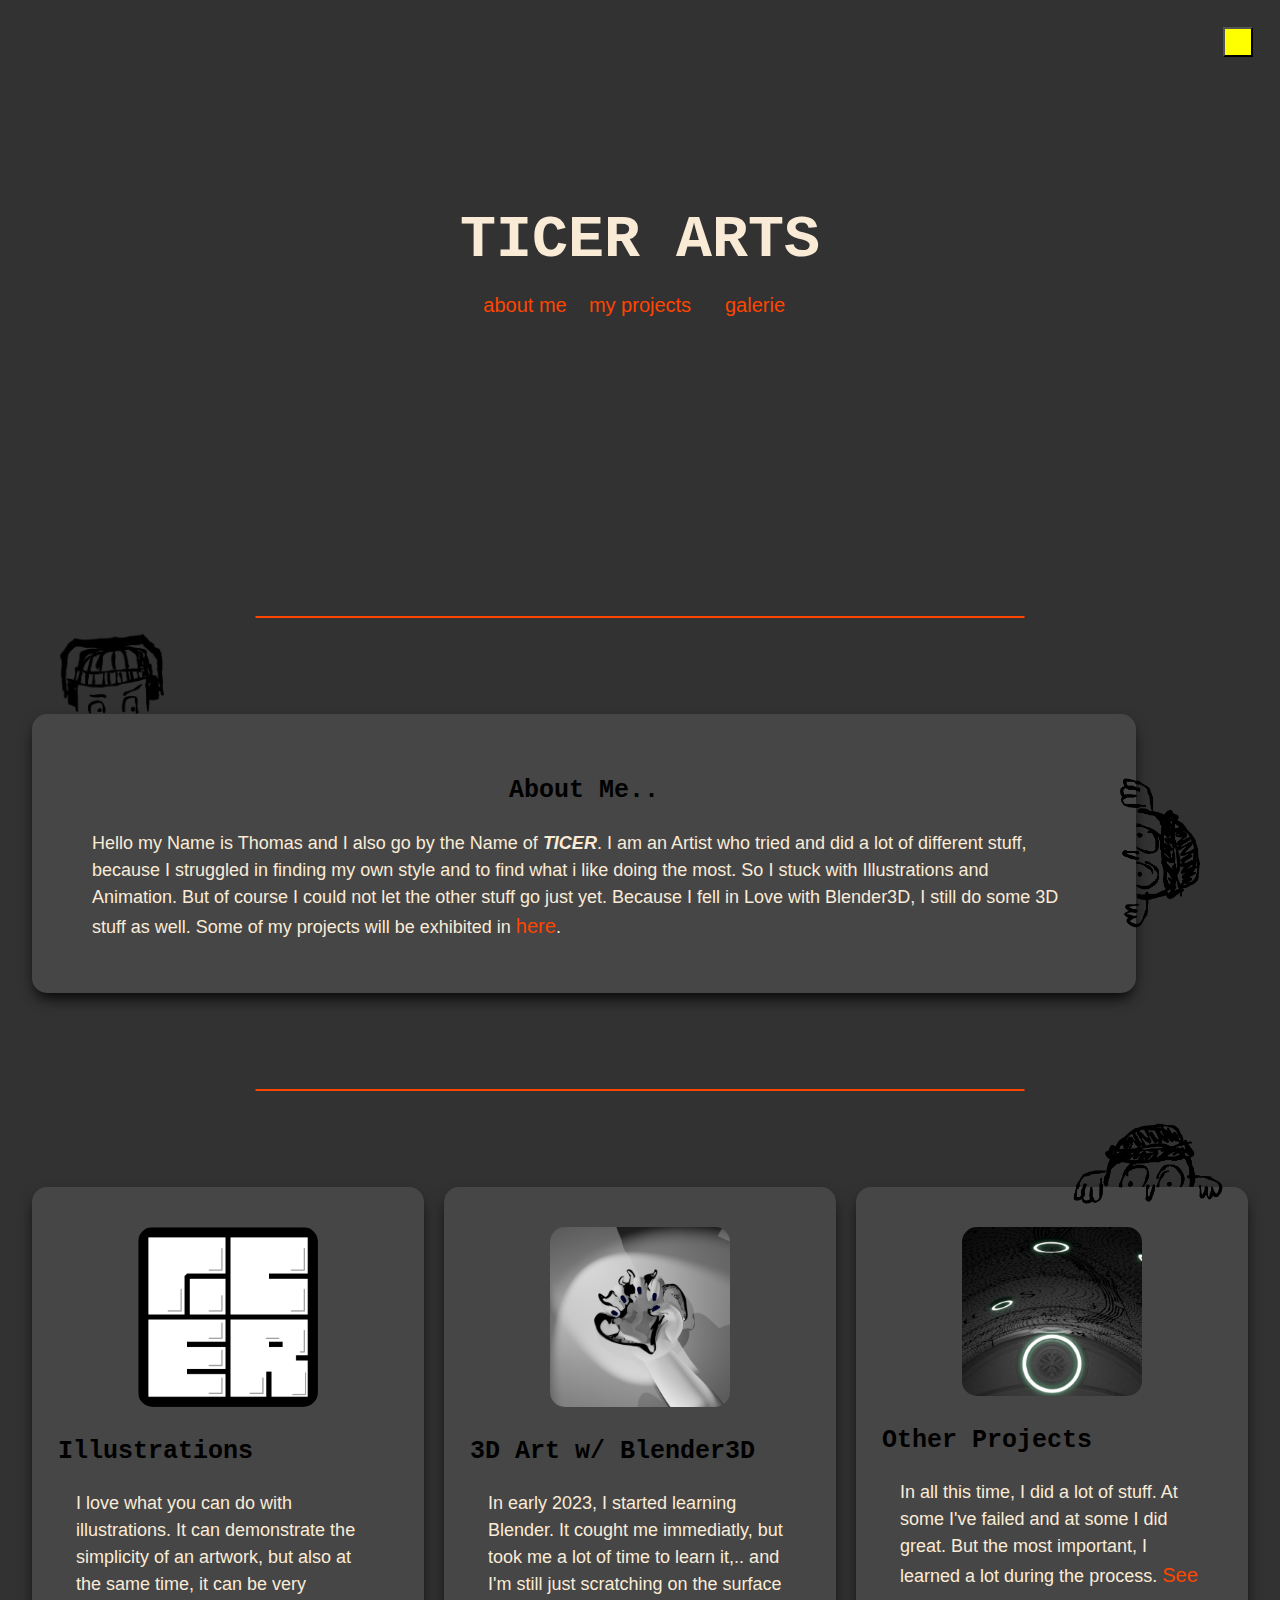
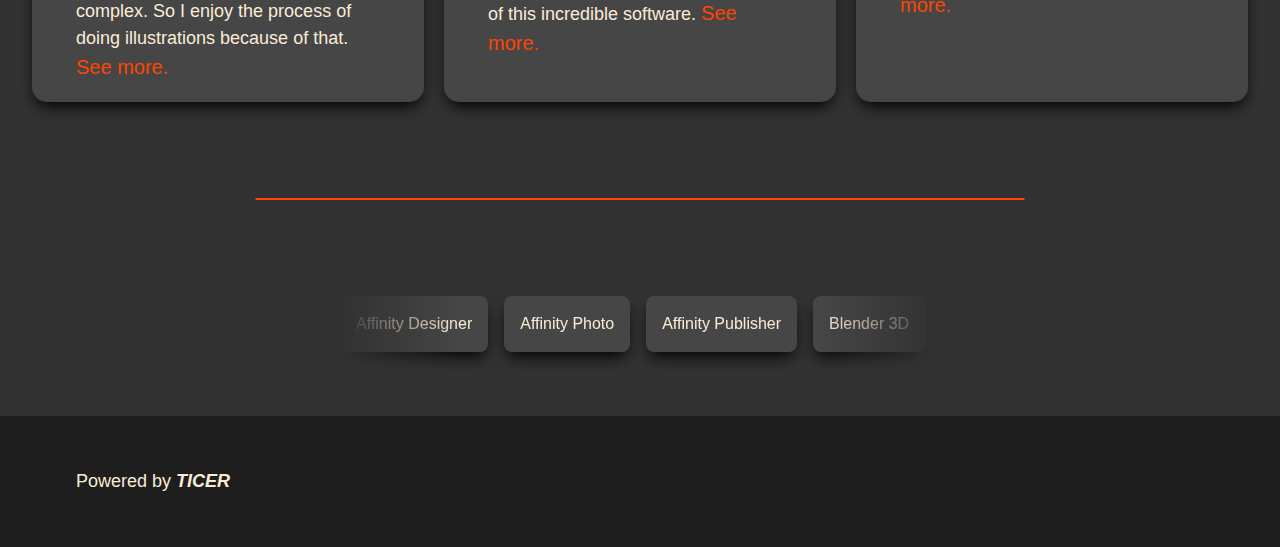
==== index.html @ 7de0bd2c "Add files via upload" ====
<!DOCTYPE html>
<html lang="en">
<head>
    <meta charset="UTF-8">
    <meta name="viewport" content="width=device-width, initial-scale=1.0">
    <title>TicerArts</title>
    <link rel="stylesheet" href="css/style.css">
    <script></script>
    <style></style>
    <link rel=preload as=image href="bilder/DSCF0455.JPG" fetchpriority=high>
</head>

<body>
    <header>
        <section aria-labelledby="main container">
            <div class="topcontainer">
                <img class="header-image" src="bilder/DSCF0455.JPG" alt="" title="Titelbild">
                <button id="dark-mode-toggle" class="dark-mode-toggle" aria-label="toggle dark mode" style="width: 30px; height: 30px; background-color: yellow; position: absolute; right: 2em; top: 2em;">
                </button>
                <div class="blurreddiv">
                    <h1 style="font-size: 60px;">TICER ARTS</h1>
                    <div class="linkcontainer">
                        <div class="grid-item1"><a href="#about">about me</a></div>
                        <div class="grid-item1"><a href="#works">my projects</a></div>
                        <div class="grid-item1"><a href="galerie.html">galerie</a></div>
                    </div>
                </div>
            </div>
        </section>
    </header>
    
    <hr class="line">

    <section aria-labelledby="">
        <div id="about" class="aboutme">
            <img class="drawings three" src="apps/Slice3.png" alt="" title="lookie lookie">
            <img class="drawings five" src="apps/Slice4.png" alt="" title="?">
            <h2>About Me..</h2>
            <p>
                Hello my Name is Thomas and I also go by the Name of <b>TICER</b>. 
                I am an Artist who tried and did a lot of different stuff, because I struggled 
                in finding my own style and to find what i like doing the most. 
                So I stuck with Illustrations and Animation. But of course I could not let 
                the other stuff go just yet. Because I fell in Love with Blender3D, I still do 
                some 3D stuff as well. Some of my projects will be exhibited in <a href="#works">here</a>.
            </p>
        </div>
        
        <hr class="line">

        <div id="works" class="samplegrid-container">
            
            <div class="samplegrid-item">
                <img class="drawings four" src="apps/Slice4.png" alt="" title="very interesting">
                <a href="illustrations.html"><img class="sample-image" src="bilder/logo_quadrat_v2.png" alt="TicerLogo" title="Illustrations" width="180px" height="auto"></a>
                <h2>Illustrations</h2>
                <p>I love what you can do with illustrations. It can demonstrate the simplicity of an artwork, but also at the same time, it can be very complex. So I enjoy the process of doing illustrations because of that. <a href="illustrations.html" title="Illustrations">See more.</a></p>
            </div>
            
            <div class="samplegrid-item">
                <a href="blender.html"><img class="sample-image" src="bilder/crushedheart_render_test1.png" alt="MaschineMK3" title="Blender3D" width="180px" height="auto"></a>
                <h2>3D Art w/ Blender3D</h2>
                <p>In early 2023, I started learning Blender. It cought me immediatly, but took me a lot of time to learn it,.. and I'm still just scratching on the surface of this incredible software. <a href="blender.html" title="Blender3D">See more.</a></p>
            </div>
            
            <div class="samplegrid-item">
                <a href="otherprojects.html"><img class="sample-image" src="bilder/mq_deckenkunst.jpg" alt="Decken Foto" title="Other Projects" width="180px" height="auto"></a>
                <h2>Other Projects</h2>
                <p>In all this time, I did a lot of stuff. At some I've failed and at some I did great. But the most important, I learned a lot during the process. <a href="otherprojects.html" title="Other Projects">See more.</a></p>
            </div>  
        </div>
    </section>    
    
    <hr class="line">
    
    <div class="scroller" data-animated="true">
        <ul class="tag-list scroller__inner">
            <li>Affinity Designer</li>
            <li>Affinity Photo</li>
            <li>Affinity Publisher</li>
            <li>Blender 3D</li>
            <li>HTML</li>
            <li>CSS</li>
            <li>Procreate</li>
            <li>Affinity Designer</li>
            <li>Affinity Photo</li>
            <li>Affinity Publisher</li>
            <li>Blender 3D</li>
            <li>HTML</li>
            <li>CSS</li>
            <li>Procreate</li>
        </ul>    
    </div>
    
    <section>
        <footer class="footer" id="footer">
            <!-- <div><p><a href="">home</a></p></div>
            <div><p><a href="">about me</a></p></div>
            <div><p><a href="">my projects</a></p></div> -->
            <div><p>Powered by <b>TICER</b></p></div>
        </footer>
    </section>
<script src="/js/darkmode.js"></script>
</body>


</html>
---- css/style.css ----
/* <overall styling> */

:root {
    --clr-bg-container-dark: rgb(70, 70, 70);
    --clr-bg-container-light: rgb(193, 180, 133);
    --clr-bg-light: rgb(212, 199, 146);
    --clr-bg-dark: rgb(50, 50, 50);
    --clr-bg-footer: rgb(30, 30, 30);
    --clr-primary-400:  rgb(70, 70, 70);
    /* --clr-primary-800: rgb(91, 37, 3); */
    --clr-primary-800: rgb(0, 0, 0);
    --font-clr-link: orangered; 
    --font-clr-text-light: antiquewhite;
    --font-clr-text-dark: black;
    --border-radius: 15px;
    --clr-button: black;
}

.darkMode {
    --clr-bg-container-dark: rgb(193, 180, 133);
    --clr-bg-container-light: rgb(193, 180, 133);
    --clr-bg-light: rgb(212, 199, 146);
    --clr-bg-dark: rgb(212, 199, 146);
    --clr-bg-footer: rgb(70, 70, 70);
    --clr-primary-400:  rgb(193, 180, 133);
    /* --clr-primary-800: rgb(91, 37, 3); */
    --clr-primary-800: rgb(0, 0, 0);
    --font-clr-link: orangered; 
    --font-clr-text-light: black;
    --font-clr-text-dark: antiquewhite;
    --border-radius: 15px;
    --clr-button: black;
}

html {
    scroll-behavior: smooth;
    scroll-padding-top: 5em;
}

body {
    background-color: var(--clr-bg-dark);
    line-height: 1.5;
    min-height: 100vh;
    margin: 0;
}

h1 {
    margin: 0px;
    color: var(--font-clr-text-light);
    font-family: 'Courier New', Courier, monospace;
}

h2 {
    margin: 10px;
    color: var(--font-clr-text-dark);
    font-family: 'Courier New', Courier, monospace;
    font-size: 25px;
    padding-top: 1rem;
    padding-inline: 1rem;
}

b {
    font-style: italic;
}

p, span {
    margin: 20px;
    color: var(--font-clr-text-light);
    font-family: 'Franklin Gothic Medium', 'Arial Narrow', Arial, sans-serif;
    font-size: 18px;
    padding-inline: 1.5rem;
}

img {
    max-width: 100%;
    display: block;
    height: auto;
    font-style: italic;
    background-repeat: no-repeat;
    background-size: cover;
    shape-margin: 0.75rem;
}

ul {
    display: flex;
    flex-direction: row;
    justify-content: center;
    align-items: flex-start;
    gap: 50px;
}

li {
    list-style-type: none;
    color: var(--font-clr-text-light);
    font-family: 'Franklin Gothic Medium', 'Arial Narrow', Arial, sans-serif;
}

/* </overall styling> */

.mainnavbar {
    background: var(--clr-bg-light);
    opacity: 0;
    display: flex;
    justify-content: right;
    align-items: center;
    width: 100%;
    position: sticky;
    z-index: 1;
    top: 0px;
    left: 0px;
    margin-inline: auto;
    max-height: 4rem;
}

.drawings {
    max-width: 80px;
    height: auto;
    position: absolute;
    rotate: 90deg;
}

.three {    
    top: -92px;
    left: 40px;
}

.four {    
    top: -98px;
    right: 60px;
}

.five {    
    rotate: 180deg;
    top: 4rem;
    right: -4rem;
}

/* <header> */

.header-image {
    grid-column: 1 / -1;
    position: absolute;
    inset: 0;
    top: 0;
    left: 0;
    margin: 0;
    border: 0;
    width: 100%;
    min-height: 100%;
    max-height: 100%;
    opacity: 0.5;
    object-fit: cover;
    z-index: -1;
}

/* </header> */

/* <section 1> */

.topcontainer {
    height: 100%;
    width: 100%;
    display: flex; 
    flex-direction: column;
    margin: 0;
    border: 0;
    padding-block: 10em;
    justify-content: center;
    align-items: center;
    position: relative;
}

.blurreddiv {
    display: flex; 
    flex-direction: column; 
    height: 200px; 
    width: 450px; 
    border-radius: 30px;
    justify-content: center;
    align-items: center;
    /* background-image: linear-gradient(rgba(82, 82, 82, 0.8), rgba(31, 31, 31, 0.8)); */
}

.linkcontainer {
    display: grid;
    grid-template-rows: repeat(auto-fit, 40px);
    grid-template-columns: repeat(3, minmax(115px, 1fr));
}

.grid-item1 {
    justify-self: center;
    align-self: center;
}

.line {
    border: 1px solid orangered;
    border-radius: 5em;
    width: 60%;
    margin-inline: auto;
    margin-block: 6em;
}

/* <section 2> */

.samplegrid-container {
    position: relative;
    display: grid;
    /* grid-template-columns: repeat(3, 1fr);
    grid-template-rows: repeat(auto-fit, 1fr); */
    margin: 2rem;
    column-gap: 20px;
    row-gap: 25px;
    object-fit: cover;
} 

@media (min-width: 50em) {
.samplegrid-container{
    grid-template-columns: repeat(3, 1fr);
}
}

.samplegrid-item {
    border-radius: var(--border-radius);
    background-color: var(--clr-bg-container-dark);
    box-shadow: 0 0.5rem 1rem -0.25rem var(--clr-primary-800);
}

.sample-image {
    margin-top: 2.5rem;
    margin-inline: auto;
    border-radius: var(--border-radius);
    scale: 1;
    transition: all 0.25s;
}

.sample-image:hover {
    transform: scale(1.05);
}

.aboutme {
    position: relative;
    justify-content: center;
    justify-items: center;
    margin-left: 2rem;
    margin-right: 9rem;
    padding-block: 2em;
    padding-inline: 1rem;
    background-color: var(--clr-bg-container-dark);
    border-radius: var(--border-radius);
    box-shadow: 0 0.5rem 1rem -0.25rem var(--clr-primary-800);
} 

.galerie {
    background-color: var(--clr-bg-container-dark);
    box-shadow: 0 0.5rem 1rem -0.25rem var(--clr-primary-800);
    border-radius: var(--border-radius);
    /* display: grid;
    grid-template-columns: repeat(auto-fit, minmax(320px, 1fr)); */
    gap: 5px;
    display: flex;
    flex-direction: row; 
    flex-wrap: wrap;
    align-items: center;
    justify-content: center;
    /* min-width: 225px;
    max-width: 41em; */
    margin-inline: 2rem;
    margin-block: 2rem;
    padding: 10px;
}

.bilder {
    width: auto;
    min-width: 10em;
    max-width: 1fr;
    align-content: center;
    padding: 10px;
}

/* .zwei {
    grid-row: span 2;
}

.vier {
    grid-row: span 2;
} */

.zoomies {
    width: 300px;
    height: 420px;
    object-fit: cover;
    transform-origin: center;
    border-radius: var(--border-radius);
    scale: 1;
    transition: all 0.3s;
    filter: grayscale(80%);
    cursor: cell;
}

.zoomies:hover {
    scale: 1.05;
    filter: grayscale(0);
}

.footer {
    background-color: var(--clr-bg-footer);
    color: var(--font-clr-text-light);
    display: grid;
    grid-template-columns: repeat(auto-fit, minmax(320px, 1fr));
    position: sticky;
    bottom: 0;
    left: 0;
    right: 0;
    /* width: 100%; */
    margin: auto;
    padding: 2rem;
}

/* <links> */

a {
    font-size: 20px;
    font-family: 'Franklin Gothic Medium', 'Arial Narrow', Arial, sans-serif;
}

a:link {
    background-color:none;
    color: var(--font-clr-link);
    text-decoration:none;
}

a:visited {
    background-color:#F90000;
    color: var(--font-clr-link);
    text-decoration:none;
}

a:hover {
    background-color: var(--font-clr-link);
    color:black;
    text-decoration:none;
}

/* </links> */

.tag-list {
    margin: 0;
    padding-inline: 0;
    list-style: none;
}

.tag-list li {
    padding: 1rem;
    background: var(--clr-primary-400);
    border-radius: 0.5rem;
    box-shadow: 0 0.5rem 1rem -0.25rem var(--clr-primary-800);
}

/* scrolling animation below */

.scroller {
    max-width:600px;
    margin: auto; 
    padding-bottom: 4rem;
}

.scroller__inner {
    display: flex;
    flex-wrap: wrap;
    gap: 1rem;
}

.scroller[data-animated="true"] {
    overflow:hidden;
    mask: linear-gradient(90deg, transparent, white 20%, white 80%, transparent);
}

.scroller[data-animated="true"] .scroller__inner {
    width: max-content;
    flex-wrap: nowrap;
    animation: scroll 40s linear infinite;
}

@keyframes scroll {
    to {
        transform: translate(calc(-50% - 0.5rem));
    }
}

.projectsgrid-container {
    display: grid;
    grid-template-columns: repeat(auto-fit, minmax(1fr, 1fr, 1fr));
    /* grid-template-rows: repeat(auto-fit, 1fr); */
    margin: 2rem;
    column-gap: 20px;
    row-gap: 25px;
    object-fit: cover;
    /* border: 2px solid red; */
} 

/* @media (min-width: 50em) {
.projectsgrid-container{
    grid-template-columns: repeat(3, 1fr);
}
} */

.projectsgrid-item {
    border-radius: var(--border-radius);
    background-color: var(--clr-bg-container-dark);
    box-shadow: 0 0.5rem 1rem -0.25rem var(--clr-primary-800);
    align-items: center;
    padding: 2em;
    position: relative;
    min-height: 5em;
}

@media (min-width: 40em){
    .projects-tn {
        min-width: 150px;
        min-height: 150px;
        object-fit: scale-down;
        aspect-ratio: 1 / 1;
    }
    
    .projectsgrid-item.featured {
        grid-row: span 2;
        grid-column: span 2;
}
}

/* @media (min-width: 60em){
    .projects-tn {
        aspect-ratio: 1 / 1;
    }
    
    .projectsgrid-item.featured {
        grid-row: span 2;
        grid-column: span 2;
        grid-template-columns: repeat(3, 1fr);
}
} */

.projects-tn {
    max-height: 100px;
    max-width: 100px;
    aspect-ratio: 1 / 1;
    object-fit: contain;
    border-radius: 0px;
    display: inline-block;
    margin-inline: 1.5em;
    margin-block: 1.5em;
}
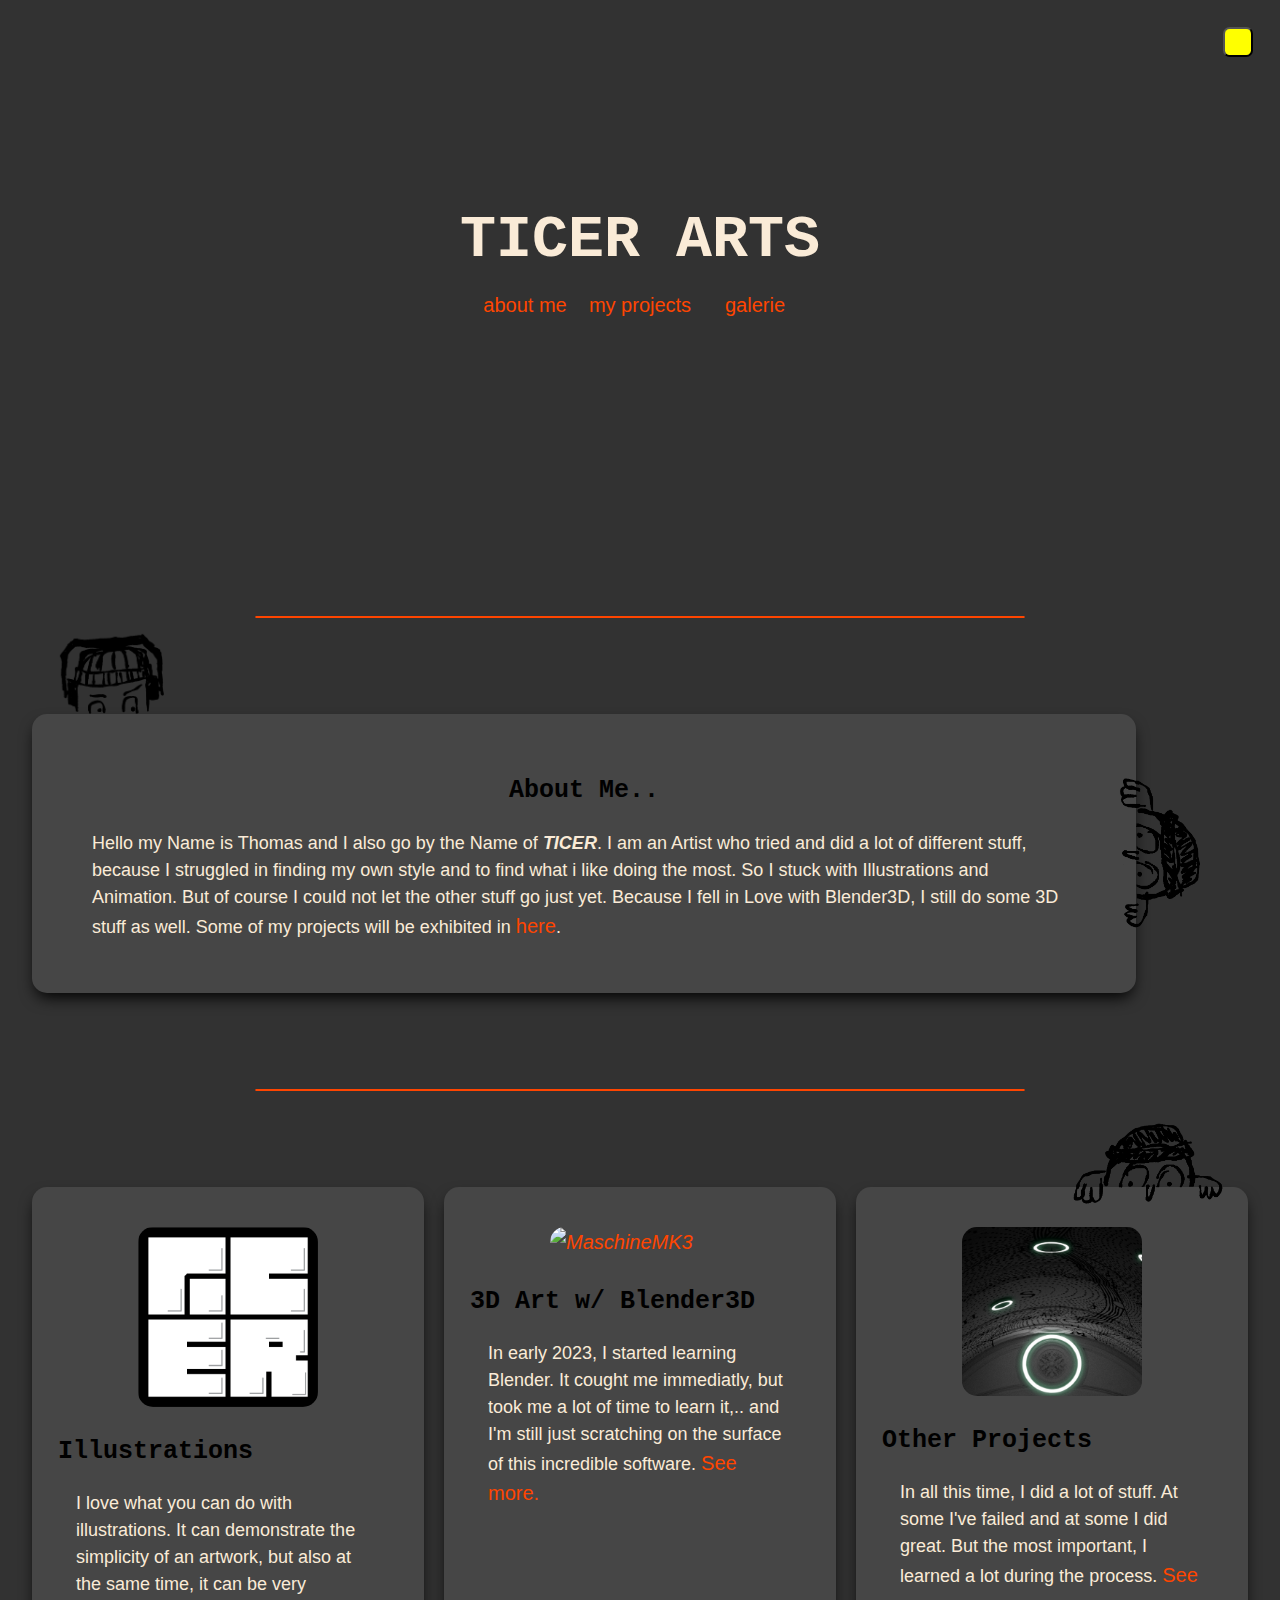
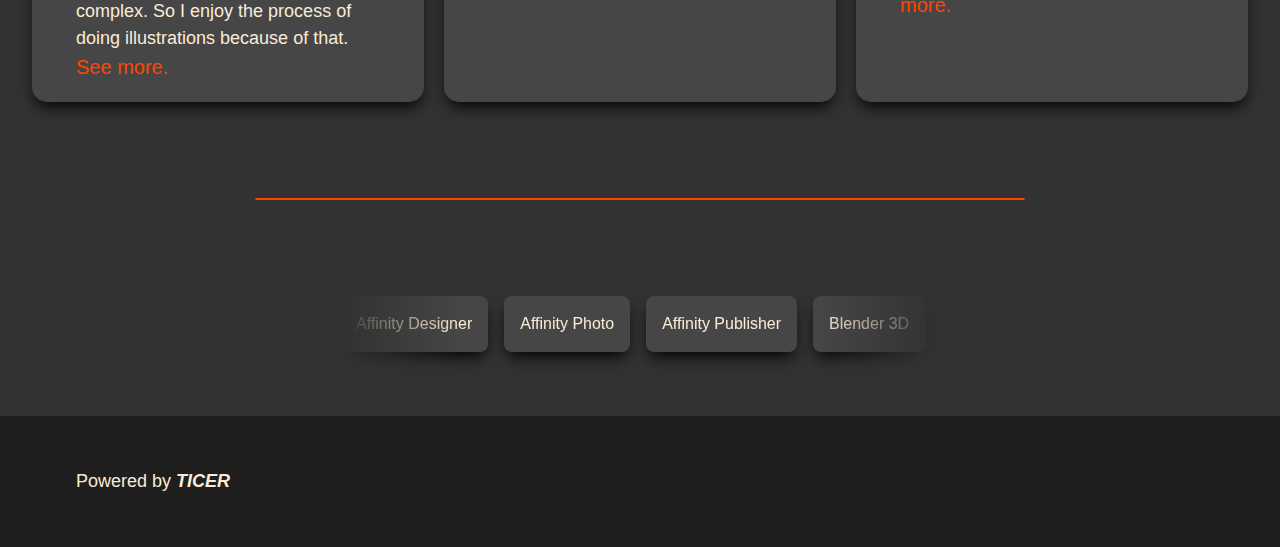
==== commit ccf779a9: "index.html" ====
--- a/index.html
+++ b/index.html
@@ -15,7 +15,7 @@
         <section aria-labelledby="main container">
             <div class="topcontainer">
                 <img class="header-image" src="bilder/DSCF0455.JPG" alt="" title="Titelbild">
-                <button id="dark-mode-toggle" class="dark-mode-toggle" aria-label="toggle dark mode" style="width: 30px; height: 30px; background-color: yellow; position: absolute; right: 2em; top: 2em;">
+                <button id="dark-mode-toggle" class="dark-mode-toggle" aria-label="toggle dark mode">
                 </button>
                 <div class="blurreddiv">
                     <h1 style="font-size: 60px;">TICER ARTS</h1>
@@ -100,7 +100,7 @@
             <div><p>Powered by <b>TICER</b></p></div>
         </footer>
     </section>
-<script src="/js/darkmode.js"></script>
+<script src="js/darkmode.js"></script>
 </body>
 
 
--- a/css/style.css
+++ b/css/style.css
@@ -316,6 +316,11 @@
     padding: 2rem;
 }
 
+.footer__right {
+    justify-self: end;
+    align-self: end;
+}
+
 /* <links> */
 
 a {
@@ -449,4 +454,28 @@
     display: inline-block;
     margin-inline: 1.5em;
     margin-block: 1.5em;
-}+}
+
+button {
+    width: 30px;
+    height: 30px;
+    background-color: yellow;
+    position: absolute;
+    right: 2em; top: 2em;
+    border-radius: 0.5em;
+}
+
+button:hover,
+button:focus {
+  background: orange;
+  color: black;
+}
+
+button:focus {
+    outline: 1px solid #fff;
+    outline-offset: -4px;
+}
+
+button:active {
+    transform: scale(0.99);
+}
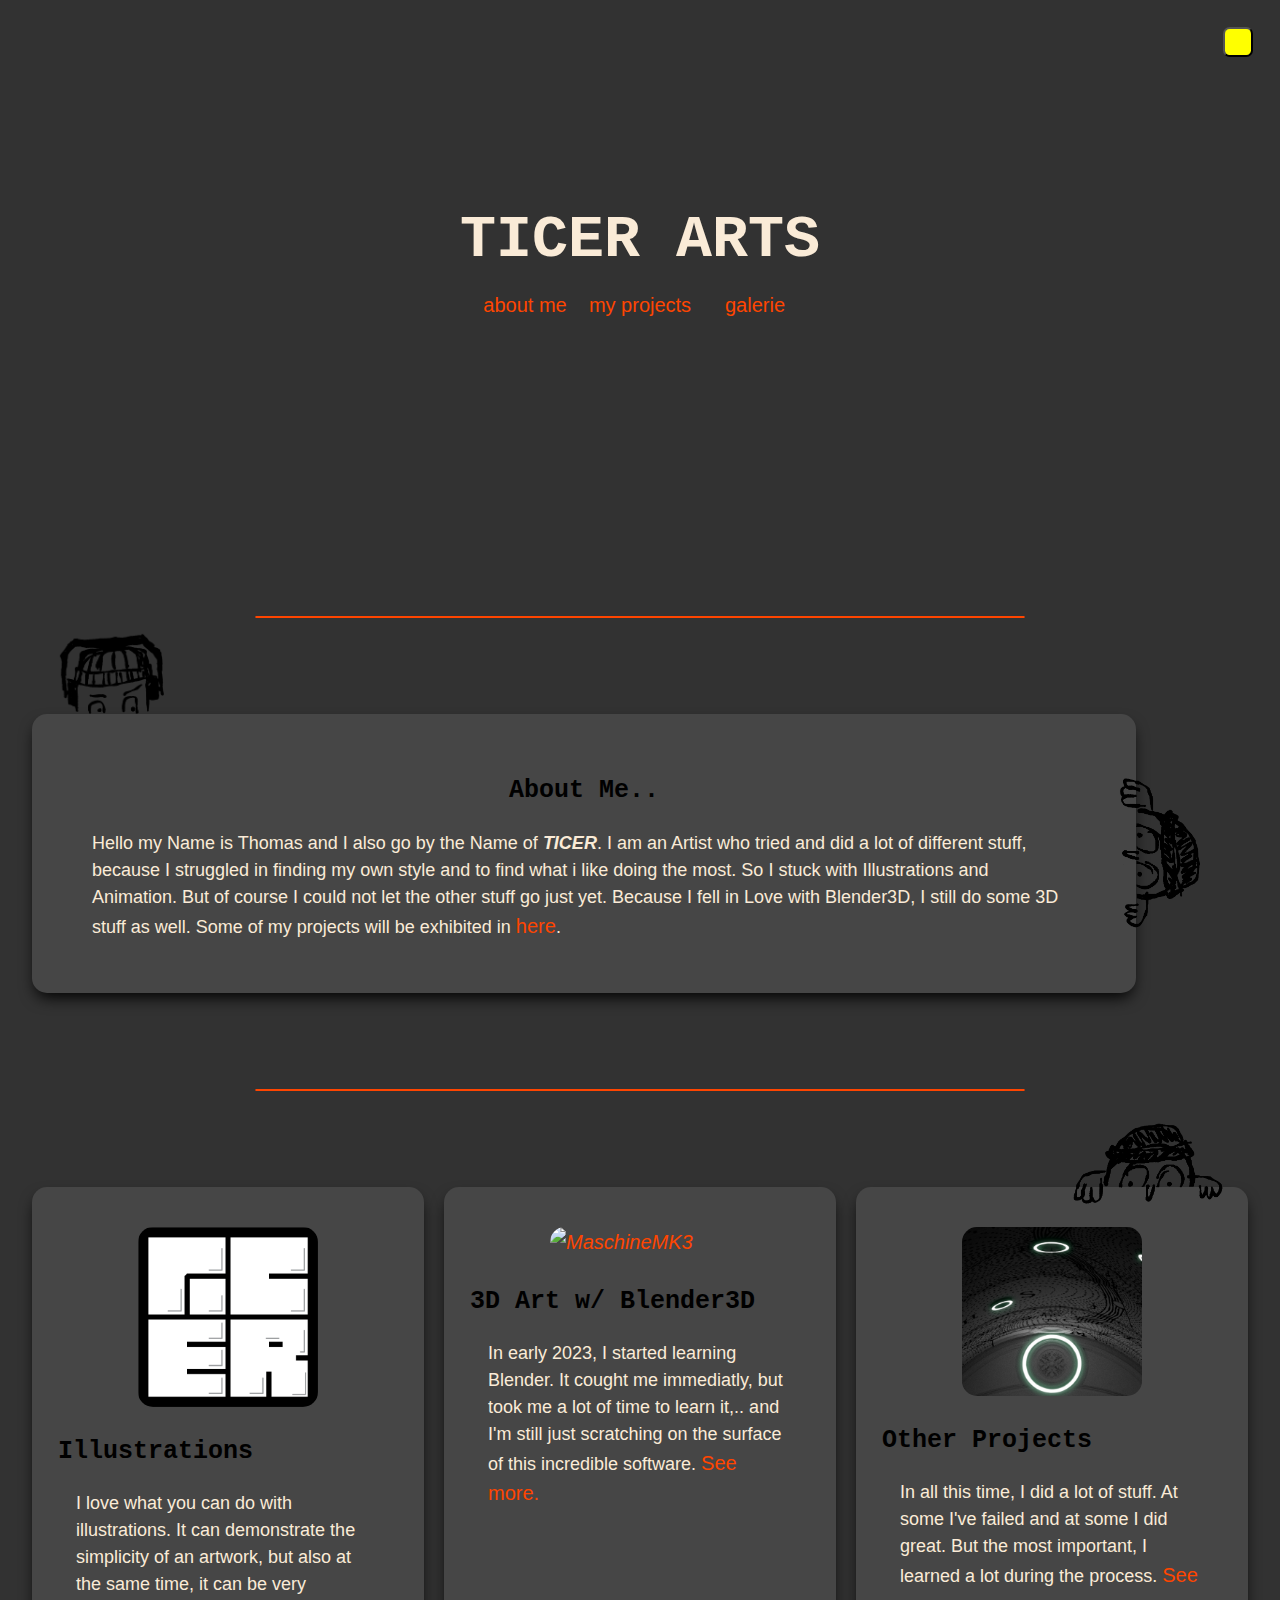
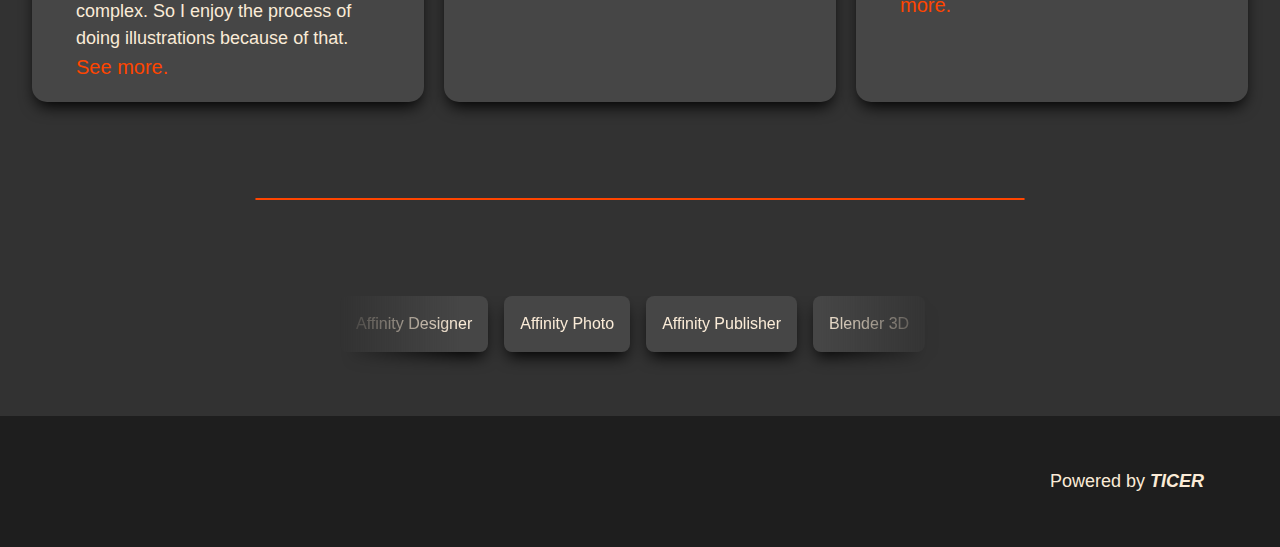
==== commit 7f68b751: "index.html" ====
--- a/index.html
+++ b/index.html
@@ -97,7 +97,9 @@
             <!-- <div><p><a href="">home</a></p></div>
             <div><p><a href="">about me</a></p></div>
             <div><p><a href="">my projects</a></p></div> -->
-            <div><p>Powered by <b>TICER</b></p></div>
+            <div class="footer__right">
+                <p>Powered by <b>TICER</b></p>
+            </div>
         </footer>
     </section>
 <script src="js/darkmode.js"></script>
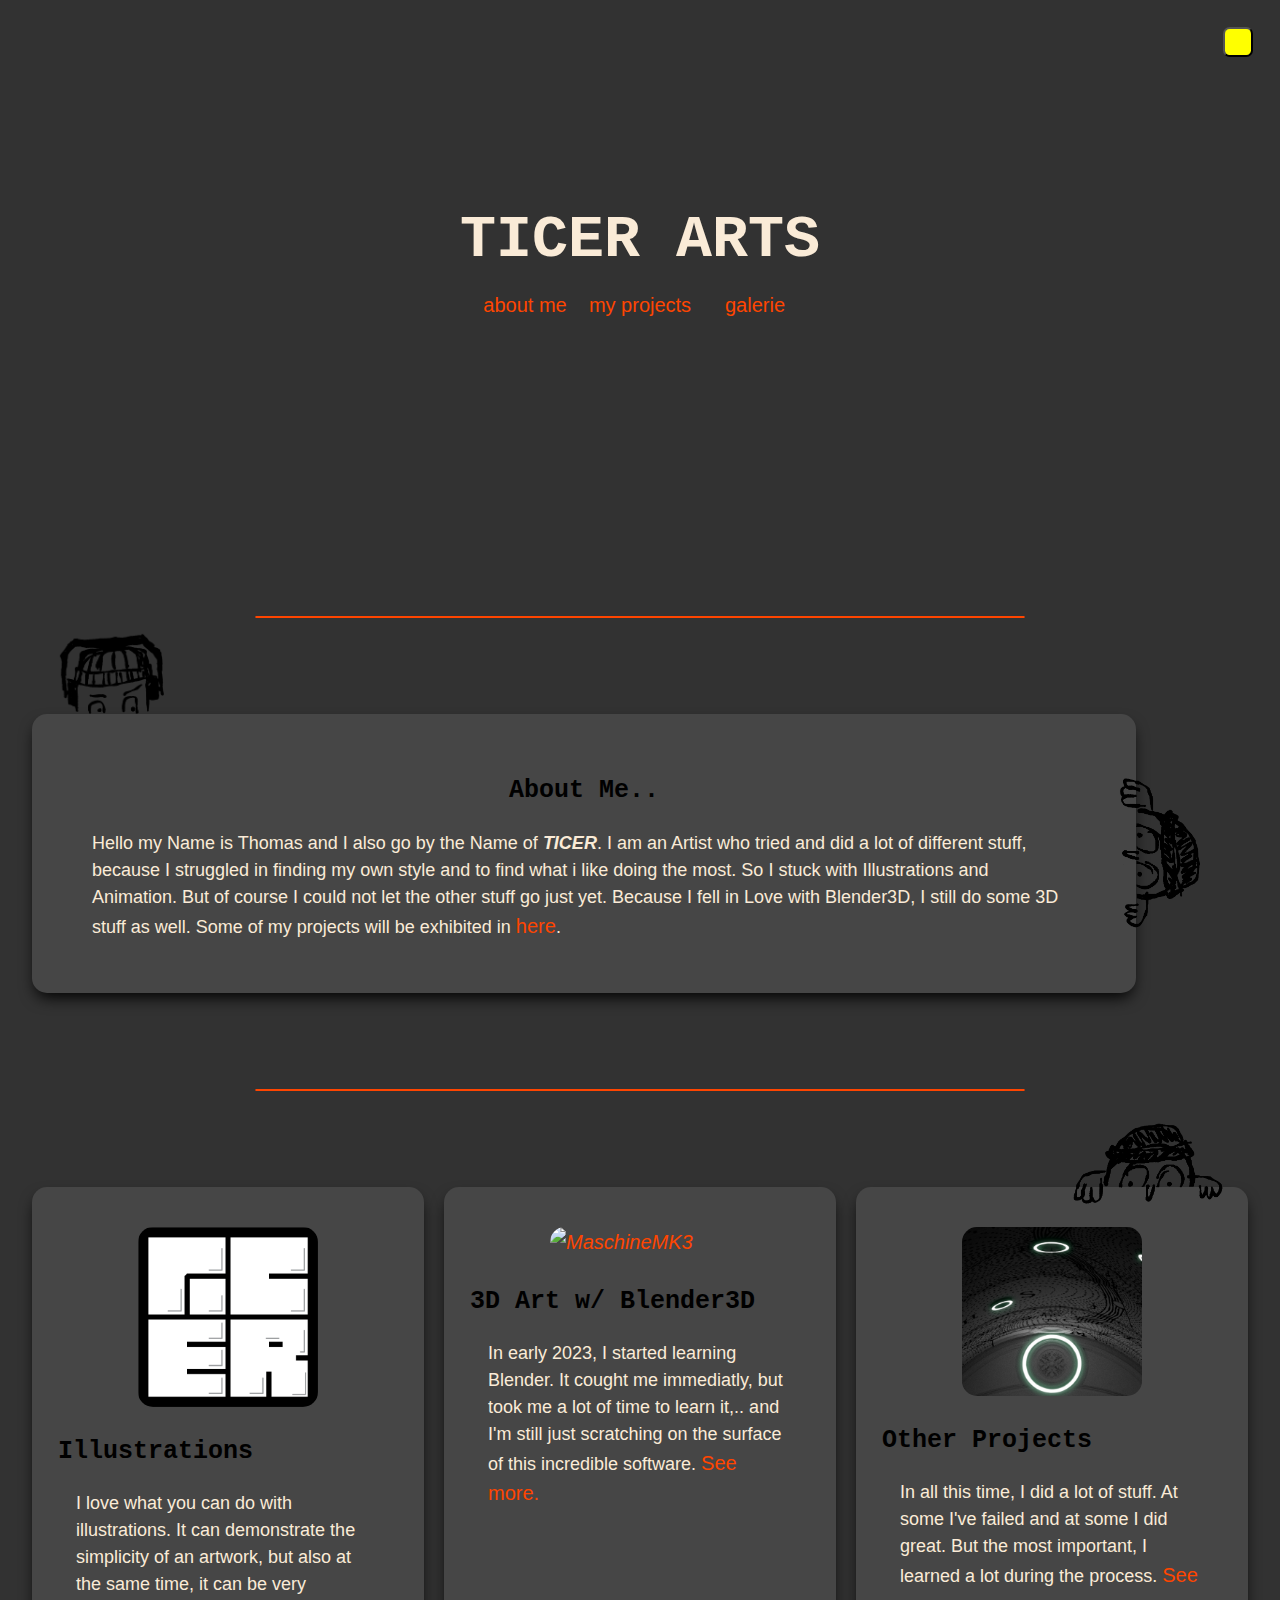
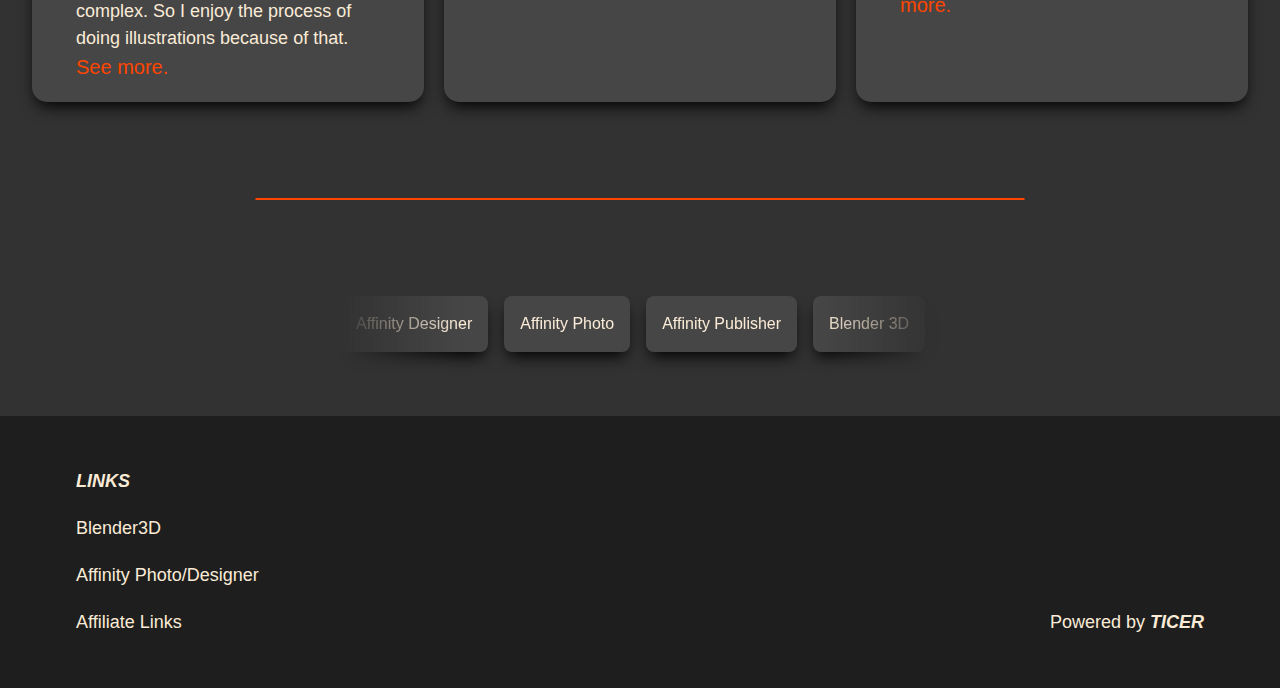
==== commit e557a049: "index.html" ====
--- a/index.html
+++ b/index.html
@@ -94,9 +94,12 @@
     
     <section>
         <footer class="footer" id="footer">
-            <!-- <div><p><a href="">home</a></p></div>
-            <div><p><a href="">about me</a></p></div>
-            <div><p><a href="">my projects</a></p></div> -->
+            <div>
+                <p><b>LINKS</b></p>
+                <a href="https://www.blender.org"><p>Blender3D</p></a>
+                <a href="https://affinity.serif.com/de/"><p>Affinity Photo/Designer</p></a>
+                <a href=""><p>Affiliate Links</p></a>
+            </div>
             <div class="footer__right">
                 <p>Powered by <b>TICER</b></p>
             </div>
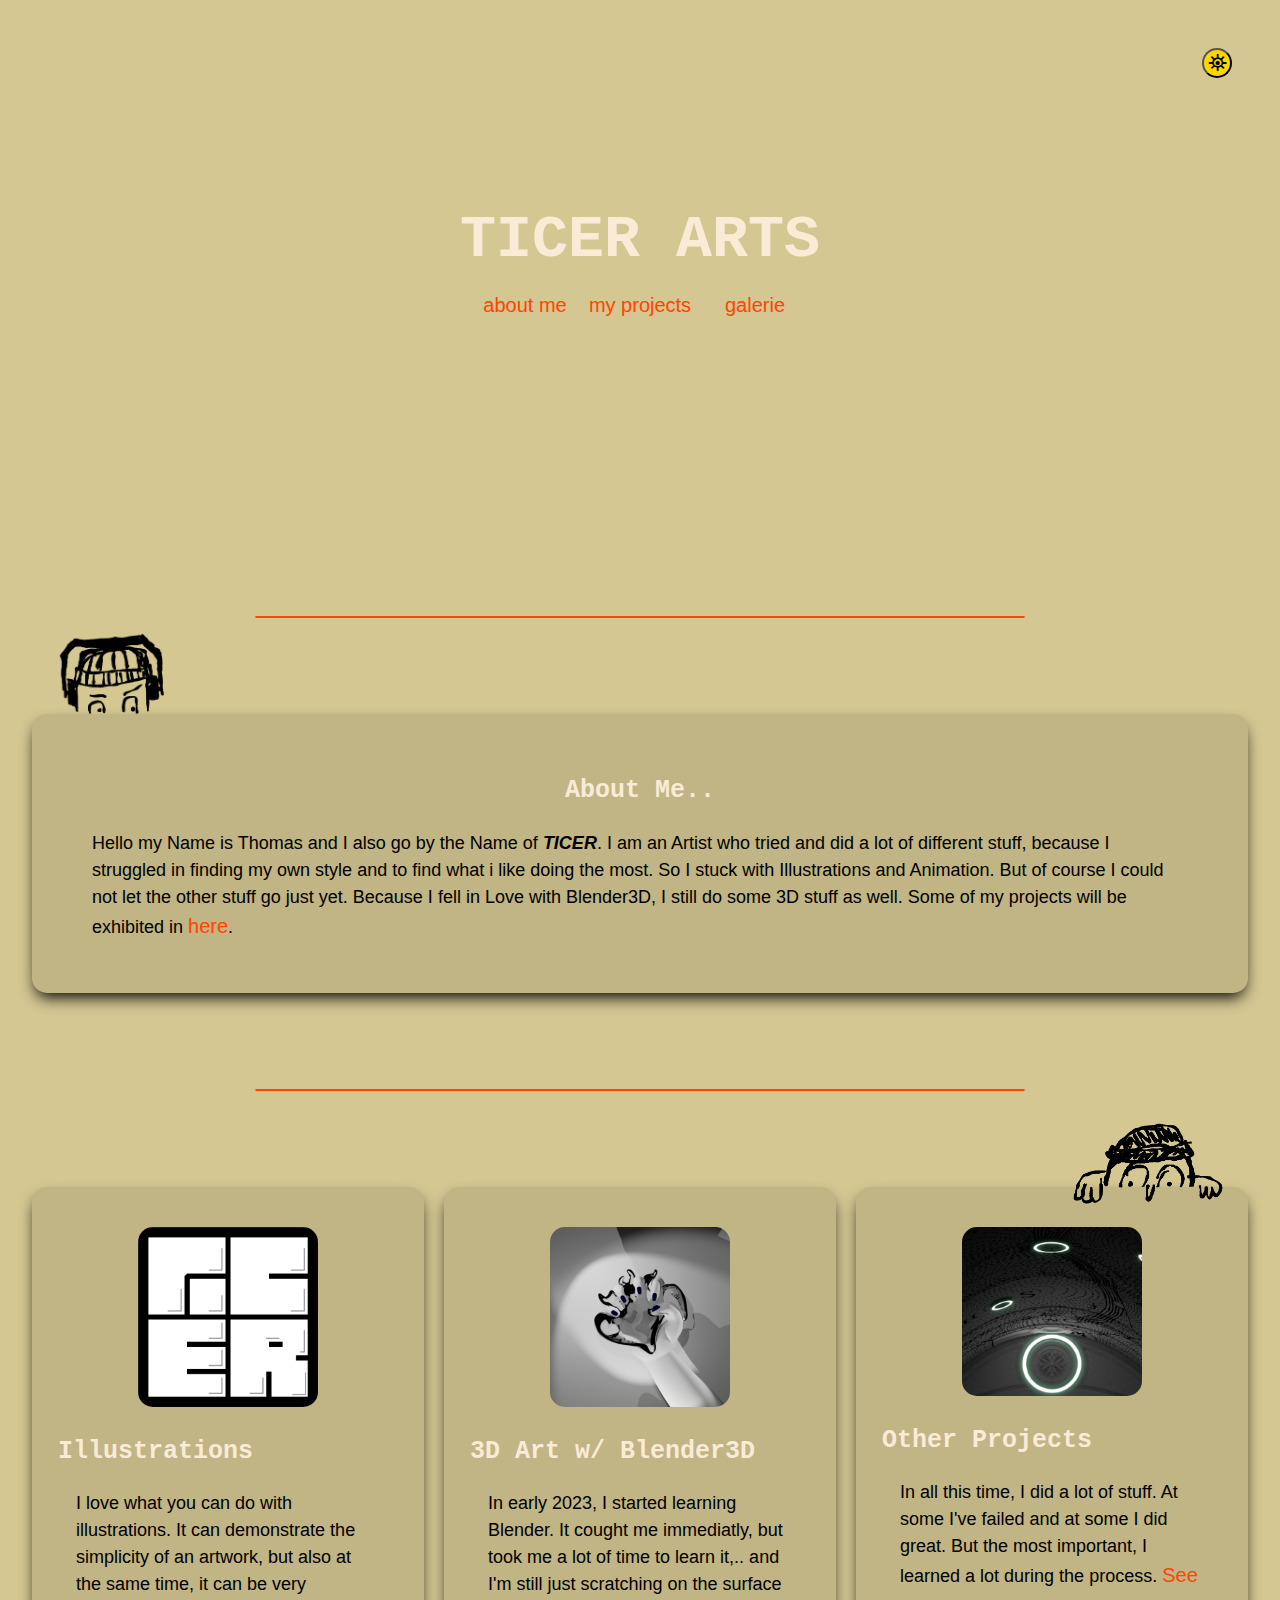
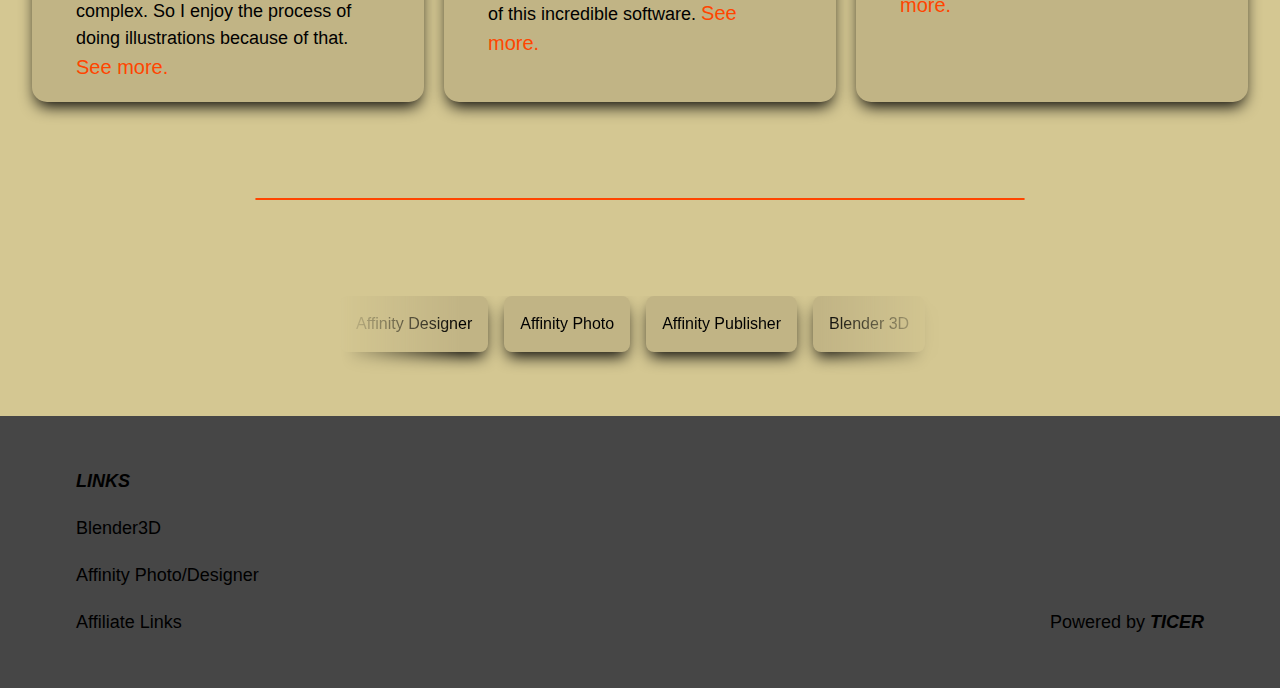
==== commit 88c13ff8: "Add files via upload" ====
--- a/index.html
+++ b/index.html
@@ -15,10 +15,9 @@
         <section aria-labelledby="main container">
             <div class="topcontainer">
                 <img class="header-image" src="bilder/DSCF0455.JPG" alt="" title="Titelbild">
-                <button id="dark-mode-toggle" class="dark-mode-toggle" aria-label="toggle dark mode">
-                </button>
+                <button id="dark-mode-toggle" class="dark-mode-toggle" aria-label="toggle dark mode">&#9967;</button>
                 <div class="blurreddiv">
-                    <h1 style="font-size: 60px;">TICER ARTS</h1>
+                    <h1>TICER ARTS</h1>
                     <div class="linkcontainer">
                         <div class="grid-item1"><a href="#about">about me</a></div>
                         <div class="grid-item1"><a href="#works">my projects</a></div>
@@ -34,7 +33,7 @@
     <section aria-labelledby="">
         <div id="about" class="aboutme">
             <img class="drawings three" src="apps/Slice3.png" alt="" title="lookie lookie">
-            <img class="drawings five" src="apps/Slice4.png" alt="" title="?">
+            
             <h2>About Me..</h2>
             <p>
                 Hello my Name is Thomas and I also go by the Name of <b>TICER</b>. 
@@ -51,14 +50,14 @@
         <div id="works" class="samplegrid-container">
             
             <div class="samplegrid-item">
-                <img class="drawings four" src="apps/Slice4.png" alt="" title="very interesting">
+                <img class="drawings four" src="apps/Slice4.png" alt="" title="oooooohh">
                 <a href="illustrations.html"><img class="sample-image" src="bilder/logo_quadrat_v2.png" alt="TicerLogo" title="Illustrations" width="180px" height="auto"></a>
                 <h2>Illustrations</h2>
                 <p>I love what you can do with illustrations. It can demonstrate the simplicity of an artwork, but also at the same time, it can be very complex. So I enjoy the process of doing illustrations because of that. <a href="illustrations.html" title="Illustrations">See more.</a></p>
             </div>
             
             <div class="samplegrid-item">
-                <a href="blender.html"><img class="sample-image" src="bilder/crushedheart_render_test1.png" alt="MaschineMK3" title="Blender3D" width="180px" height="auto"></a>
+                <a href="blender.html"><img class="sample-image" src="bilder/crushedheart_render_test1.jpg" alt="MaschineMK3" title="Blender3D" width="180px" height="auto"></a>
                 <h2>3D Art w/ Blender3D</h2>
                 <p>In early 2023, I started learning Blender. It cought me immediatly, but took me a lot of time to learn it,.. and I'm still just scratching on the surface of this incredible software. <a href="blender.html" title="Blender3D">See more.</a></p>
             </div>
--- a/css/style.css
+++ b/css/style.css
@@ -1,22 +1,6 @@
 /* <overall styling> */
 
 :root {
-    --clr-bg-container-dark: rgb(70, 70, 70);
-    --clr-bg-container-light: rgb(193, 180, 133);
-    --clr-bg-light: rgb(212, 199, 146);
-    --clr-bg-dark: rgb(50, 50, 50);
-    --clr-bg-footer: rgb(30, 30, 30);
-    --clr-primary-400:  rgb(70, 70, 70);
-    /* --clr-primary-800: rgb(91, 37, 3); */
-    --clr-primary-800: rgb(0, 0, 0);
-    --font-clr-link: orangered; 
-    --font-clr-text-light: antiquewhite;
-    --font-clr-text-dark: black;
-    --border-radius: 15px;
-    --clr-button: black;
-}
-
-.darkMode {
     --clr-bg-container-dark: rgb(193, 180, 133);
     --clr-bg-container-light: rgb(193, 180, 133);
     --clr-bg-light: rgb(212, 199, 146);
@@ -26,10 +10,27 @@
     /* --clr-primary-800: rgb(91, 37, 3); */
     --clr-primary-800: rgb(0, 0, 0);
     --font-clr-link: orangered; 
-    --font-clr-text-light: black;
-    --font-clr-text-dark: antiquewhite;
+    --font-clr-txt-light: black;
+    --font-clr-txt-dark: antiquewhite;
+    --font-clr-txt-bg: rgb(200, 170, 132);
     --border-radius: 15px;
     --clr-button: black;
+    --h1-size: 60px;
+    --h1-size-small: 50px;
+    --h2-size: 25px;
+    --h2-size-small: 20px;
+    --p-size: 18px;
+    --p-size-small: 15px;
+}
+
+.darkMode {
+    --clr-bg-container-dark: rgb(70, 70, 70);
+    --clr-bg-dark: rgb(50, 50, 50);
+    --clr-bg-footer: rgb(30, 30, 30);
+    --clr-primary-400:  rgb(70, 70, 70);
+    /* --clr-primary-800: rgb(91, 37, 3); */
+    --font-clr-txt-light: antiquewhite;
+    --font-clr-txt-dark: black;
 }
 
 html {
@@ -46,15 +47,16 @@
 
 h1 {
     margin: 0px;
-    color: var(--font-clr-text-light);
+    color: antiquewhite;
     font-family: 'Courier New', Courier, monospace;
+    font-size: var(--h1-size-small);
 }
 
 h2 {
     margin: 10px;
-    color: var(--font-clr-text-dark);
+    color: var(--font-clr-txt-dark);
     font-family: 'Courier New', Courier, monospace;
-    font-size: 25px;
+    font-size: var(--h2-size-small);
     padding-top: 1rem;
     padding-inline: 1rem;
 }
@@ -65,10 +67,25 @@
 
 p, span {
     margin: 20px;
-    color: var(--font-clr-text-light);
+    color: var(--font-clr-txt-light);
     font-family: 'Franklin Gothic Medium', 'Arial Narrow', Arial, sans-serif;
-    font-size: 18px;
+    font-size: var(--p-size-small);
     padding-inline: 1.5rem;
+}
+
+@media (min-width: 40em){
+    h1 {
+        font-size: var(--h1-size);
+    }
+
+    h2 {
+        font-size: var(--h2-size);
+    }
+
+    p,
+    span {
+        font-size: var(--p-size);
+    }
 }
 
 img {
@@ -91,7 +108,7 @@
 
 li {
     list-style-type: none;
-    color: var(--font-clr-text-light);
+    color: var(--font-clr-txt-light);
     font-family: 'Franklin Gothic Medium', 'Arial Narrow', Arial, sans-serif;
 }
 
@@ -242,7 +259,7 @@
     justify-content: center;
     justify-items: center;
     margin-left: 2rem;
-    margin-right: 9rem;
+    margin-right: 2rem;  /* --> 9rem mit Slice4.png */
     padding-block: 2em;
     padding-inline: 1rem;
     background-color: var(--clr-bg-container-dark);
@@ -304,7 +321,7 @@
 
 .footer {
     background-color: var(--clr-bg-footer);
-    color: var(--font-clr-text-light);
+    color: var(--font-clr-txt-light);
     display: grid;
     grid-template-columns: repeat(auto-fit, minmax(320px, 1fr));
     position: sticky;
@@ -430,7 +447,7 @@
     .projectsgrid-item.featured {
         grid-row: span 2;
         grid-column: span 2;
-}
+    }
 }
 
 /* @media (min-width: 60em){
@@ -459,16 +476,21 @@
 button {
     width: 30px;
     height: 30px;
-    background-color: yellow;
+    background-color: rgb(255, 213, 0);
     position: absolute;
-    right: 2em; top: 2em;
-    border-radius: 0.5em;
+    right: 2em;
+    top: 2em;
+    border-radius: 1.5em;
+    font-size: x-large;
+    line-height: 0;
+    margin-inline: 0;
+    padding-inline: 0;
 }
 
 button:hover,
 button:focus {
-  background: orange;
-  color: black;
+    background: orange;
+    color: black;
 }
 
 button:focus {
